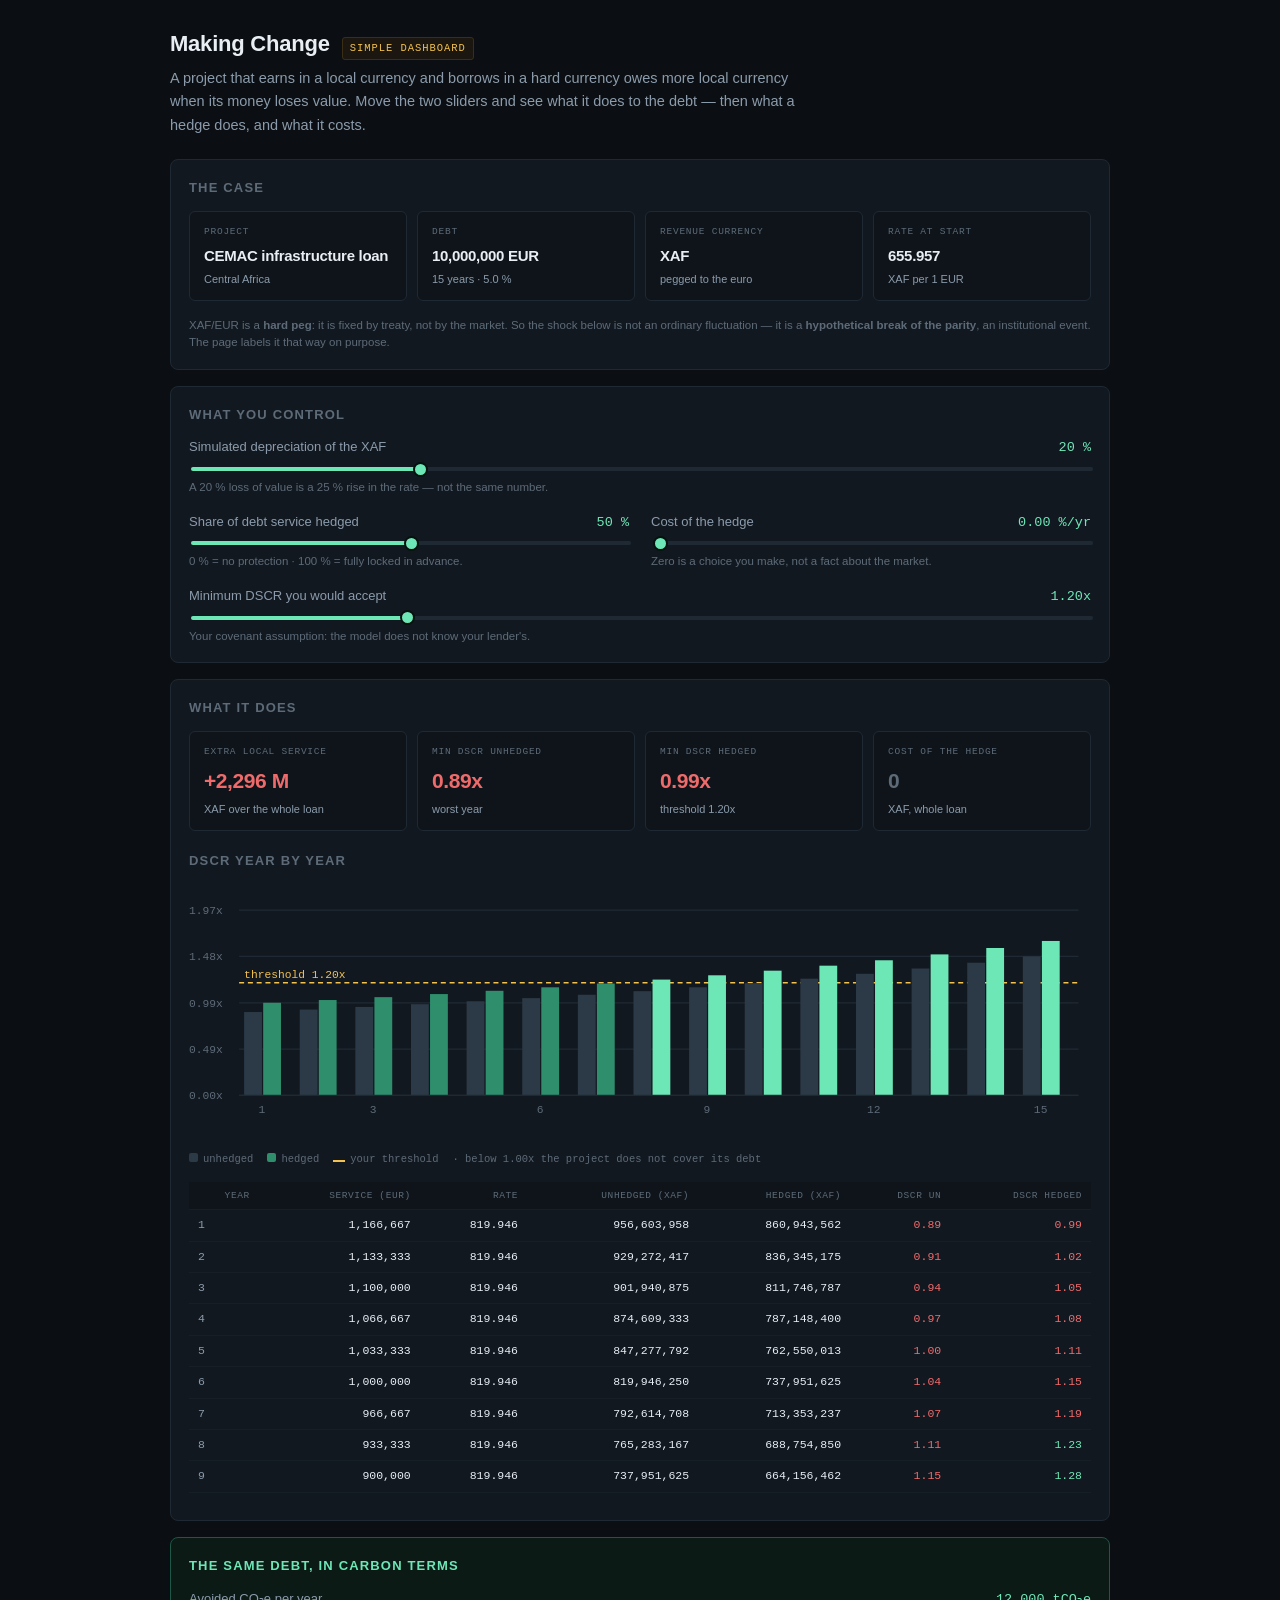
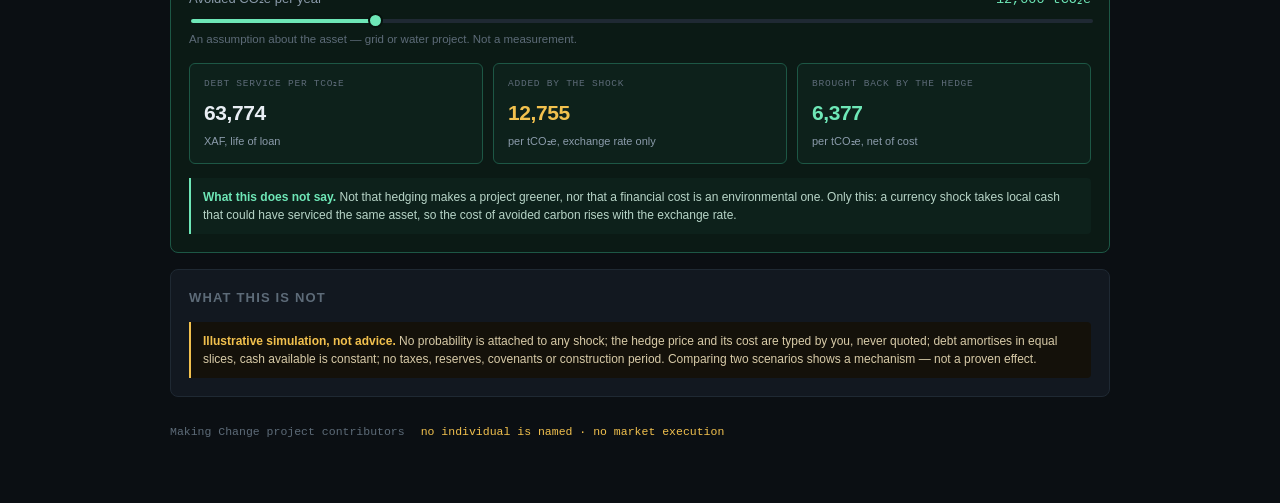
==== docs/index.html @ 0cc607e1 "Publish the dashboard as a GitHub Pages site under docs/ Co-authored-by: arena-agent <297053741+aren" ====
<!doctype html>
<html lang="en">
<head>
<meta charset="utf-8">
<meta name="viewport" content="width=device-width, initial-scale=1">
<title>Making Change — simple FX dashboard</title>
<link rel="stylesheet" href="dashboard.css">
</head>
<div class="wrap">

  <header>
    <h1>Making Change</h1>
    <span class="tag">simple dashboard</span>
  </header>
  <p class="lede">
    A project that earns in a local currency and borrows in a hard currency owes
    more local currency when its money loses value. Move the two sliders and see
    what it does to the debt — then what a hedge does, and what it costs.
  </p>

  <!-- ─────────── the case ─────────── -->
  <section class="panel">
    <h2>The case</h2>
    <div class="kpis" style="margin-bottom:16px">
      <div class="kpi"><dt>Project</dt><dd style="font-size:15px">CEMAC infrastructure loan</dd><small>Central Africa</small></div>
      <div class="kpi"><dt>Debt</dt><dd style="font-size:15px">10,000,000 EUR</dd><small id="c-mat">15 years · 5.0 %</small></div>
      <div class="kpi"><dt>Revenue currency</dt><dd style="font-size:15px">XAF</dd><small>pegged to the euro</small></div>
      <div class="kpi"><dt>Rate at start</dt><dd style="font-size:15px">655.957</dd><small>XAF per 1 EUR</small></div>
    </div>
    <p class="hint" style="margin:0">
      XAF/EUR is a <b>hard peg</b>: it is fixed by treaty, not by the market. So the
      shock below is not an ordinary fluctuation — it is a <b>hypothetical break of
      the parity</b>, an institutional event. The page labels it that way on purpose.
    </p>
  </section>

  <!-- ─────────── controls ─────────── -->
  <section class="panel">
    <h2>What you control</h2>

    <div class="ctl">
      <div class="lab">
        <span>Simulated depreciation of the XAF</span>
        <span class="val"><span id="shock-val">20</span> %</span>
      </div>
      <input id="shock" type="range" min="0" max="80" step="1" value="20" aria-label="shock">
      <div class="hint">A 20 % loss of value is a 25 % rise in the rate — not the same number.</div>
    </div>

    <div class="grid2">
      <div class="ctl">
        <div class="lab">
          <span>Share of debt service hedged</span>
          <span class="val"><span id="cov-val">50</span> %</span>
        </div>
        <input id="cov" type="range" min="0" max="100" step="5" value="50" aria-label="coverage">
        <div class="hint">0 % = no protection · 100 % = fully locked in advance.</div>
      </div>

      <div class="ctl">
        <div class="lab">
          <span>Cost of the hedge</span>
          <span class="val"><span id="cost-val">0.00</span> %/yr</span>
        </div>
        <input id="cost" type="range" min="0" max="5" step="0.25" value="0" aria-label="cost">
        <div class="hint">Zero is a choice you make, not a fact about the market.</div>
      </div>
    </div>

    <div class="ctl" style="margin-bottom:0">
      <div class="lab">
        <span>Minimum DSCR you would accept</span>
        <span class="val"><span id="thr-val">1.20</span>x</span>
      </div>
      <input id="thr" type="range" min="0.8" max="2.5" step="0.05" value="1.2" aria-label="threshold">
      <div class="hint">Your covenant assumption: the model does not know your lender's.</div>
    </div>
  </section>

  <!-- ─────────── kpis ─────────── -->
  <section class="panel">
    <h2>What it does</h2>
    <div class="kpis">
      <div class="kpi">
        <dt>Extra local service</dt>
        <dd class="bad" id="k-extra">—</dd>
        <small id="k-extra-sub">XAF over the whole loan</small>
      </div>
      <div class="kpi">
        <dt>Min DSCR unhedged</dt>
        <dd id="k-dscr-un">—</dd>
        <small>worst year</small>
      </div>
      <div class="kpi">
        <dt>Min DSCR hedged</dt>
        <dd id="k-dscr-hg">—</dd>
        <small id="k-dscr-sub">threshold 1.20x</small>
      </div>
      <div class="kpi">
        <dt>Cost of the hedge</dt>
        <dd class="warn" id="k-cost">—</dd>
        <small>XAF, whole loan</small>
      </div>
    </div>

    <div style="margin-top:20px">
      <h2 style="margin-bottom:8px">DSCR year by year</h2>
      <svg class="chart" id="chart" viewBox="0 0 720 210" role="img"
           aria-label="Minimum DSCR per year, hedged and unhedged">
        <g id="chart-inner"></g>
      </svg>
      <div class="legend">
        <span><i class="i-un"></i>unhedged</span>
        <span><i class="i-hg"></i>hedged</span>
        <span><i class="i-thr"></i>your threshold</span>
        <span>· below 1.00x the project does not cover its debt</span>
      </div>
    </div>

    <div class="scroll" style="margin-top:14px;max-height:320px;overflow-y:auto">
      <table id="table">
        <thead><tr>
          <th>Year</th><th>Service (EUR)</th><th>Rate</th>
          <th>Unhedged (XAF)</th><th>Hedged (XAF)</th><th>DSCR un</th><th>DSCR hedged</th>
        </tr></thead>
        <tbody></tbody>
      </table>
    </div>
  </section>

  <!-- ─────────── green ─────────── -->
  <section class="panel green">
    <h2>The same debt, in carbon terms</h2>
    <div class="ctl">
      <div class="lab">
        <span>Avoided CO₂e per year</span>
        <span class="val"><span id="co2-val">12,000</span> tCO₂e</span>
      </div>
      <input id="co2" type="range" min="0" max="60000" step="1000" value="12000" aria-label="co2e">
      <div class="hint">An assumption about the asset — grid or water project. Not a measurement.</div>
    </div>

    <div class="kpis">
      <div class="kpi">
        <dt>Debt service per tCO₂e</dt>
        <dd id="g-service">—</dd>
        <small>XAF, life of loan</small>
      </div>
      <div class="kpi">
        <dt>Added by the shock</dt>
        <dd class="warn" id="g-shock">—</dd>
        <small>per tCO₂e, exchange rate only</small>
      </div>
      <div class="kpi">
        <dt>Brought back by the hedge</dt>
        <dd class="good" id="g-hedge">—</dd>
        <small>per tCO₂e, net of cost</small>
      </div>
    </div>

    <div class="note">
      <strong>What this does not say.</strong> Not that hedging makes a project greener,
      nor that a financial cost is an environmental one. Only this: a currency shock takes
      local cash that could have serviced the same asset, so the cost of avoided carbon
      rises with the exchange rate.
    </div>
  </section>

  <!-- ─────────── limits ─────────── -->
  <section class="panel">
    <h2>What this is not</h2>
    <div class="warnbox">
      <strong>Illustrative simulation, not advice.</strong> No probability is attached to
      any shock; the hedge price and its cost are typed by you, never quoted; debt amortises
      in equal slices, cash available is constant; no taxes, reserves, covenants or
      construction period. Comparing two scenarios shows a mechanism — not a proven effect.
    </div>
  </section>

  <footer>
    <span>Making Change project contributors</span>
    <span class="d">no individual is named · no market execution</span>
  </footer>
</div>
<script src="dashboard.js" defer></script>
</body>
</html>
---- docs/dashboard.css ----
/* One file, no dependency, no build. Dark desk look, mint accent. */
  :root{
    --bg:#0b0f13; --surface:#121820; --line:#1f2933; --ink:#e8eef4;
    --soft:#8b9bab; --dim:#5d6b78; --mint:#6ee7b7; --mint-dim:#2f8f6d;
    --amber:#f2c14e; --red:#ef6b6b; --mono:ui-monospace,SFMono-Regular,Menlo,Consolas,monospace;
  }
  *{box-sizing:border-box}
  body{margin:0;background:var(--bg);color:var(--ink);
    font:15px/1.6 -apple-system,BlinkMacSystemFont,"Segoe UI",Roboto,Helvetica,Arial,sans-serif;
    font-variant-numeric:tabular-nums;padding:26px 18px 60px}
  .wrap{max-width:940px;margin:0 auto}
  header{display:flex;align-items:baseline;gap:12px;flex-wrap:wrap;margin-bottom:6px}
  h1{font-size:22px;margin:0;letter-spacing:-.01em}
  .tag{font-family:var(--mono);font-size:10.5px;letter-spacing:.09em;text-transform:uppercase;
    color:var(--amber);border:1px solid #3a2f14;background:#1b1710;padding:2px 7px;border-radius:3px}
  .lede{color:var(--soft);margin:0 0 22px;max-width:640px;font-size:14.5px}
  h2{font-size:13px;text-transform:uppercase;letter-spacing:.09em;color:var(--dim);
    font-weight:600;margin:0 0 12px}
  .panel{background:var(--surface);border:1px solid var(--line);border-radius:8px;
    padding:18px;margin-bottom:16px}

  /* controls */
  .ctl{display:grid;gap:6px;margin-bottom:16px}
  .ctl .lab{display:flex;justify-content:space-between;align-items:baseline;
    font-size:13px;color:var(--soft)}
  .ctl .val{font-family:var(--mono);color:var(--mint);font-size:13.5px}
  input[type=range]{-webkit-appearance:none;appearance:none;width:100%;height:4px;
    border-radius:9px;background:var(--line);outline:none}
  input[type=range]::-webkit-slider-thumb{-webkit-appearance:none;width:15px;height:15px;
    border-radius:50%;background:var(--mint);border:2px solid #06120d;cursor:pointer}
  input[type=range]::-moz-range-thumb{width:13px;height:13px;border-radius:50%;
    background:var(--mint);border:2px solid #06120d;cursor:pointer}
  .hint{font-size:11.5px;color:var(--dim);line-height:1.45}
  .grid2{display:grid;grid-template-columns:1fr 1fr;gap:0 22px}

  /* kpis */
  .kpis{display:grid;grid-template-columns:repeat(auto-fit,minmax(150px,1fr));gap:10px}
  .kpi{background:#0e141a;border:1px solid var(--line);border-radius:6px;padding:12px 14px}
  .kpi dt{font-family:var(--mono);font-size:9.5px;letter-spacing:.08em;text-transform:uppercase;
    color:var(--dim);margin-bottom:5px}
  .kpi dd{margin:0;font-size:21px;font-weight:600;letter-spacing:-.02em}
  .kpi small{display:block;margin-top:3px;font-size:11px;color:var(--soft)}
  .good{color:var(--mint)} .warn{color:var(--amber)} .bad{color:var(--red)} .mute{color:var(--dim)}

  /* chart */
  .chart{width:100%;height:auto;display:block}
  .chart .gl{stroke:var(--line)}
  .chart .thr{stroke:var(--amber);stroke-width:1.2;stroke-dasharray:4 3}
  .chart .tlab{fill:var(--amber);font-size:9px;font-family:var(--mono)}
  .chart .un{fill:#2c3a47}
  .chart .hg{fill:var(--mint-dim)}
  .chart .hg.hot{fill:var(--mint)}
  .chart .xl{fill:var(--dim);font-size:9px;font-family:var(--mono);text-anchor:middle}
  .chart .yl{fill:var(--dim);font-size:9px;font-family:var(--mono)}
  .legend{display:flex;gap:14px;flex-wrap:wrap;font-family:var(--mono);
    font-size:10.5px;color:var(--dim);margin-top:8px}
  .legend i{display:inline-block;width:9px;height:9px;border-radius:2px;margin-right:5px}
  .legend .i-un{background:#2c3a47}
  .legend .i-hg{background:var(--mint-dim)}
  .legend .i-thr{height:0;width:12px;border-top:2px dashed var(--amber);border-radius:0}

  /* table */
  .scroll{overflow-x:auto}
  table{border-collapse:collapse;width:100%;font-family:var(--mono);font-size:11.5px}
  th,td{padding:6px 9px;text-align:right;border-bottom:1px solid #161e26;white-space:nowrap}
  thead th{font-size:9.5px;letter-spacing:.06em;text-transform:uppercase;color:var(--dim);
    font-weight:500;background:#0e141a}
  tbody th{text-align:left;color:var(--soft);font-weight:400}
  td.ok{color:var(--mint)} td.ko{color:var(--red)}

  /* green block */
  .green{border-color:#1d5745;background:#0b1a15}
  .green h2{color:var(--mint)}
  .green .kpi{background:#0d211b;border-color:#1d5745}
  .note{border-left:2px solid var(--mint);background:#0d211b;color:#b8d5c8;
    padding:10px 12px;border-radius:0 4px 4px 0;font-size:12px;line-height:1.5;margin-top:14px}
  .note strong{color:var(--mint)}
  .warnbox{border-left:2px solid var(--amber);background:#14110a;color:#d8cba8;
    padding:10px 12px;border-radius:0 4px 4px 0;font-size:12px;line-height:1.5;margin-top:14px}
  .warnbox strong{color:var(--amber)}

  /* sim toggle */
  .seg{display:inline-flex;border:1px solid var(--line);border-radius:4px;overflow:hidden;
    margin-bottom:14px}
  .seg button{background:#0e141a;color:var(--soft);border:0;padding:6px 11px;
    font-family:var(--mono);font-size:10.5px;letter-spacing:.05em;cursor:pointer}
  .seg button.on{background:#1d5745;color:var(--mint)}
  .seg button+button{border-left:1px solid var(--line)}

  pre{background:#080b0e;border:1px solid var(--line);border-radius:6px;padding:12px;
    overflow-x:auto;font-family:var(--mono);font-size:11px;color:#c8d4de;margin:12px 0 0}
  footer{color:var(--dim);font-size:11.5px;font-family:var(--mono);margin-top:26px;
    display:flex;gap:16px;flex-wrap:wrap}
  footer .d{color:var(--amber)}
  @media(max-width:640px){.grid2{grid-template-columns:1fr}}
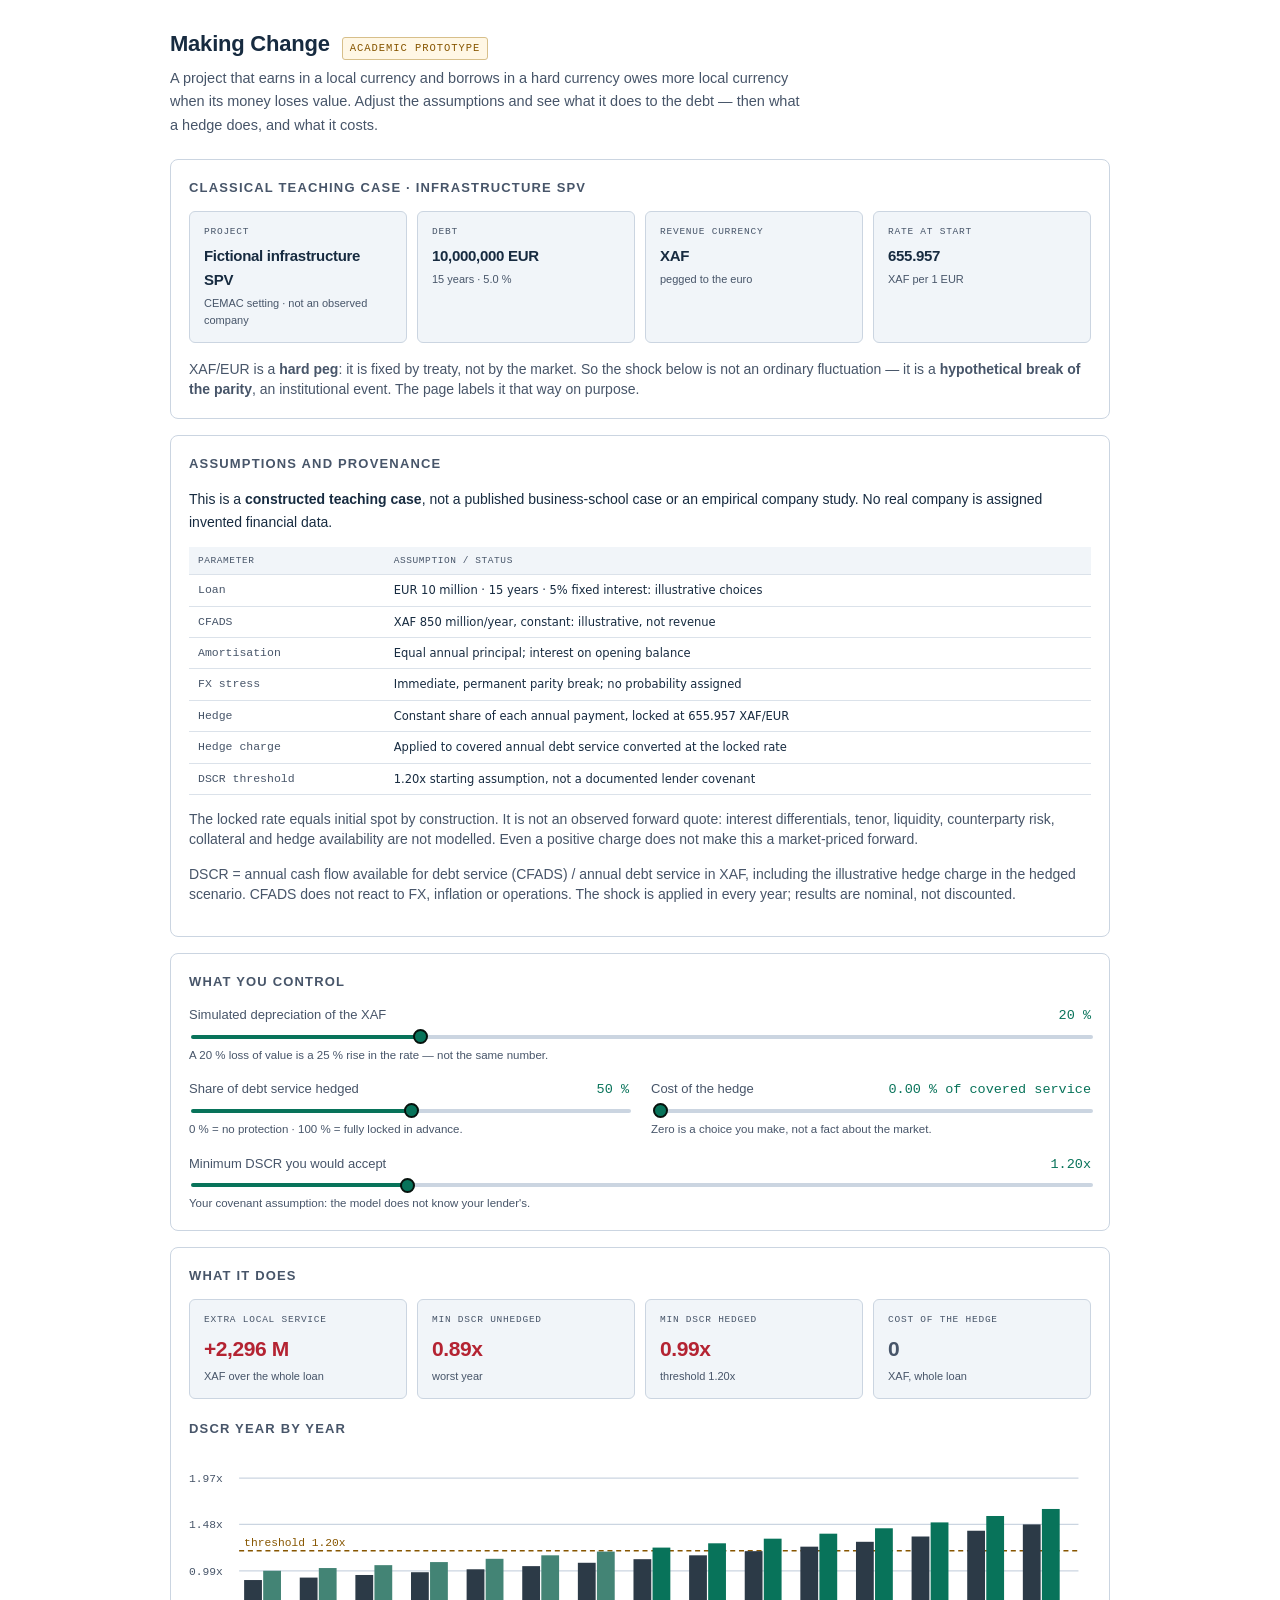
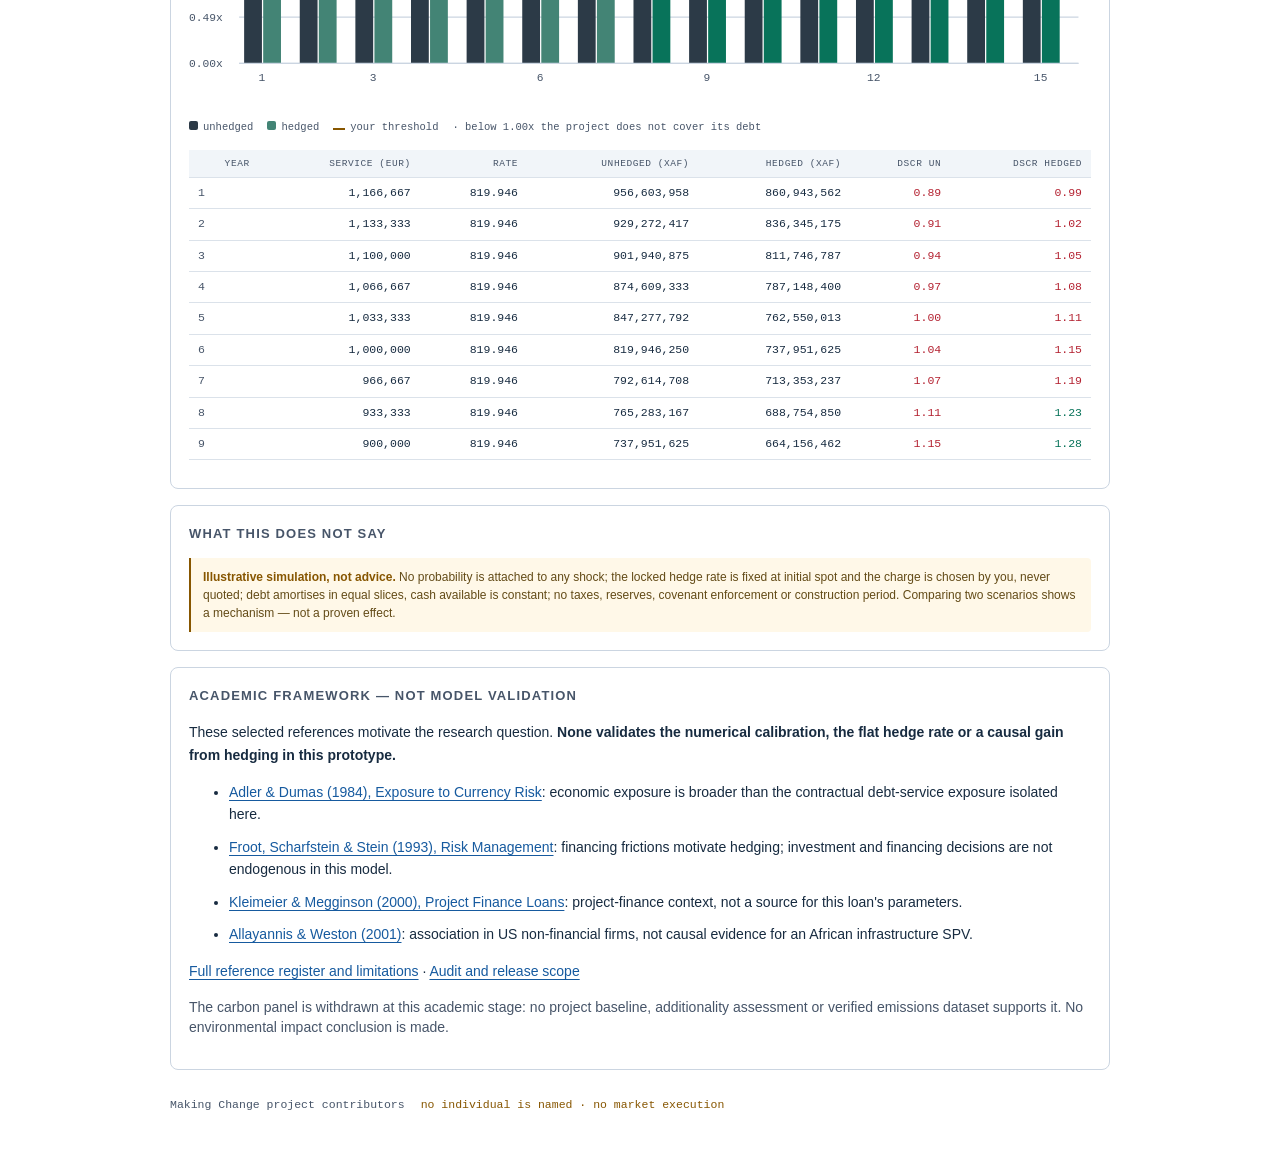
==== commit 7f1564df: "Clarify academic assumptions and adopt white dashboard theme Co-authored-by: arena-agent <297053741+" ====
--- a/docs/index.html
+++ b/docs/index.html
@@ -3,26 +3,27 @@
 <head>
 <meta charset="utf-8">
 <meta name="viewport" content="width=device-width, initial-scale=1">
-<title>Making Change — simple FX dashboard</title>
+<title>Making Change — Academic FX laboratory</title>
 <link rel="stylesheet" href="dashboard.css">
 </head>
+<body>
 <div class="wrap">
 
   <header>
     <h1>Making Change</h1>
-    <span class="tag">simple dashboard</span>
+    <span class="tag">academic prototype</span>
   </header>
   <p class="lede">
     A project that earns in a local currency and borrows in a hard currency owes
-    more local currency when its money loses value. Move the two sliders and see
+    more local currency when its money loses value. Adjust the assumptions and see
     what it does to the debt — then what a hedge does, and what it costs.
   </p>
 
   <!-- ─────────── the case ─────────── -->
   <section class="panel">
-    <h2>The case</h2>
+    <h2>Classical teaching case · infrastructure SPV</h2>
     <div class="kpis" style="margin-bottom:16px">
-      <div class="kpi"><dt>Project</dt><dd style="font-size:15px">CEMAC infrastructure loan</dd><small>Central Africa</small></div>
+      <div class="kpi"><dt>Project</dt><dd style="font-size:15px">Fictional infrastructure SPV</dd><small>CEMAC setting · not an observed company</small></div>
       <div class="kpi"><dt>Debt</dt><dd style="font-size:15px">10,000,000 EUR</dd><small id="c-mat">15 years · 5.0 %</small></div>
       <div class="kpi"><dt>Revenue currency</dt><dd style="font-size:15px">XAF</dd><small>pegged to the euro</small></div>
       <div class="kpi"><dt>Rate at start</dt><dd style="font-size:15px">655.957</dd><small>XAF per 1 EUR</small></div>
@@ -32,6 +33,22 @@
       shock below is not an ordinary fluctuation — it is a <b>hypothetical break of
       the parity</b>, an institutional event. The page labels it that way on purpose.
     </p>
+  </section>
+
+  <section class="panel" aria-labelledby="assumptions-title">
+    <h2 id="assumptions-title">Assumptions and provenance</h2>
+    <p>This is a <strong>constructed teaching case</strong>, not a published business-school case or an empirical company study. No real company is assigned invented financial data.</p>
+    <table aria-label="Assumption register"><thead><tr><th>Parameter</th><th>Assumption / status</th></tr></thead><tbody>
+      <tr><th>Loan</th><td>EUR 10 million · 15 years · 5% fixed interest: illustrative choices</td></tr>
+      <tr><th>CFADS</th><td>XAF 850 million/year, constant: illustrative, not revenue</td></tr>
+      <tr><th>Amortisation</th><td>Equal annual principal; interest on opening balance</td></tr>
+      <tr><th>FX stress</th><td>Immediate, permanent parity break; no probability assigned</td></tr>
+      <tr><th>Hedge</th><td>Constant share of each annual payment, locked at 655.957 XAF/EUR</td></tr>
+      <tr><th>Hedge charge</th><td>Applied to covered annual debt service converted at the locked rate</td></tr>
+      <tr><th>DSCR threshold</th><td>1.20x starting assumption, not a documented lender covenant</td></tr>
+    </tbody></table>
+    <p class="hint">The locked rate equals initial spot by construction. It is not an observed forward quote: interest differentials, tenor, liquidity, counterparty risk, collateral and hedge availability are not modelled. Even a positive charge does not make this a market-priced forward.</p>
+    <p class="hint">DSCR = annual cash flow available for debt service (CFADS) / annual debt service in XAF, including the illustrative hedge charge in the hedged scenario. CFADS does not react to FX, inflation or operations. The shock is applied in every year; results are nominal, not discounted.</p>
   </section>
 
   <!-- ─────────── controls ─────────── -->
@@ -60,7 +77,7 @@
       <div class="ctl">
         <div class="lab">
           <span>Cost of the hedge</span>
-          <span class="val"><span id="cost-val">0.00</span> %/yr</span>
+          <span class="val"><span id="cost-val">0.00</span> % of covered service</span>
         </div>
         <input id="cost" type="range" min="0" max="5" step="0.25" value="0" aria-label="cost">
         <div class="hint">Zero is a choice you make, not a fact about the market.</div>
@@ -128,53 +145,28 @@
     </div>
   </section>
 
-  <!-- ─────────── green ─────────── -->
-  <section class="panel green">
-    <h2>The same debt, in carbon terms</h2>
-    <div class="ctl">
-      <div class="lab">
-        <span>Avoided CO₂e per year</span>
-        <span class="val"><span id="co2-val">12,000</span> tCO₂e</span>
-      </div>
-      <input id="co2" type="range" min="0" max="60000" step="1000" value="12000" aria-label="co2e">
-      <div class="hint">An assumption about the asset — grid or water project. Not a measurement.</div>
-    </div>
-
-    <div class="kpis">
-      <div class="kpi">
-        <dt>Debt service per tCO₂e</dt>
-        <dd id="g-service">—</dd>
-        <small>XAF, life of loan</small>
-      </div>
-      <div class="kpi">
-        <dt>Added by the shock</dt>
-        <dd class="warn" id="g-shock">—</dd>
-        <small>per tCO₂e, exchange rate only</small>
-      </div>
-      <div class="kpi">
-        <dt>Brought back by the hedge</dt>
-        <dd class="good" id="g-hedge">—</dd>
-        <small>per tCO₂e, net of cost</small>
-      </div>
-    </div>
-
-    <div class="note">
-      <strong>What this does not say.</strong> Not that hedging makes a project greener,
-      nor that a financial cost is an environmental one. Only this: a currency shock takes
-      local cash that could have serviced the same asset, so the cost of avoided carbon
-      rises with the exchange rate.
+  <!-- ─────────── limits ─────────── -->
+  <section class="panel">
+    <h2>What this does not say</h2>
+    <div class="warnbox">
+      <strong>Illustrative simulation, not advice.</strong> No probability is attached to
+      any shock; the locked hedge rate is fixed at initial spot and the charge is chosen by you, never quoted; debt amortises
+      in equal slices, cash available is constant; no taxes, reserves, covenant enforcement or
+      construction period. Comparing two scenarios shows a mechanism — not a proven effect.
     </div>
   </section>
 
-  <!-- ─────────── limits ─────────── -->
-  <section class="panel">
-    <h2>What this is not</h2>
-    <div class="warnbox">
-      <strong>Illustrative simulation, not advice.</strong> No probability is attached to
-      any shock; the hedge price and its cost are typed by you, never quoted; debt amortises
-      in equal slices, cash available is constant; no taxes, reserves, covenants or
-      construction period. Comparing two scenarios shows a mechanism — not a proven effect.
-    </div>
+  <section class="panel" id="references">
+    <h2>Academic framework — not model validation</h2>
+    <p>These selected references motivate the research question. <strong>None validates the numerical calibration, the flat hedge rate or a causal gain from hedging in this prototype.</strong></p>
+    <ul>
+      <li><a href="https://doi.org/10.2307/3665446">Adler &amp; Dumas (1984), Exposure to Currency Risk</a>: economic exposure is broader than the contractual debt-service exposure isolated here.</li>
+      <li><a href="https://doi.org/10.1111/j.1540-6261.1993.tb05123.x">Froot, Scharfstein &amp; Stein (1993), Risk Management</a>: financing frictions motivate hedging; investment and financing decisions are not endogenous in this model.</li>
+      <li><a href="https://doi.org/10.1111/j.1745-6622.2000.tb00043.x">Kleimeier &amp; Megginson (2000), Project Finance Loans</a>: project-finance context, not a source for this loan's parameters.</li>
+      <li><a href="https://doi.org/10.1093/rfs/14.1.243">Allayannis &amp; Weston (2001)</a>: association in US non-financial firms, not causal evidence for an African infrastructure SPV.</li>
+    </ul>
+    <p><a href="REFERENCES-ACADEMIQUES.md">Full reference register and limitations</a> · <a href="AUDIT-ACADEMIQUE.md">Audit and release scope</a></p>
+    <p class="hint">The carbon panel is withdrawn at this academic stage: no project baseline, additionality assessment or verified emissions dataset supports it. No environmental impact conclusion is made.</p>
   </section>
 
   <footer>
--- a/docs/dashboard.css
+++ b/docs/dashboard.css
@@ -1,8 +1,8 @@
-/* One file, no dependency, no build. Dark desk look, mint accent. */
+/* One file, no dependency, no build. White academic interface, restrained teal accent. */
   :root{
-    --bg:#0b0f13; --surface:#121820; --line:#1f2933; --ink:#e8eef4;
-    --soft:#8b9bab; --dim:#5d6b78; --mint:#6ee7b7; --mint-dim:#2f8f6d;
-    --amber:#f2c14e; --red:#ef6b6b; --mono:ui-monospace,SFMono-Regular,Menlo,Consolas,monospace;
+    --bg:#ffffff; --surface:#ffffff; --line:#cbd5e1; --ink:#172b40;
+    --soft:#475569; --dim:#475569; --mint:#08735a; --mint-dim:#438475;
+    --amber:#875600; --red:#b42332; --mono:ui-monospace,SFMono-Regular,Menlo,Consolas,monospace;
   }
   *{box-sizing:border-box}
   body{margin:0;background:var(--bg);color:var(--ink);
@@ -12,7 +12,7 @@
   header{display:flex;align-items:baseline;gap:12px;flex-wrap:wrap;margin-bottom:6px}
   h1{font-size:22px;margin:0;letter-spacing:-.01em}
   .tag{font-family:var(--mono);font-size:10.5px;letter-spacing:.09em;text-transform:uppercase;
-    color:var(--amber);border:1px solid #3a2f14;background:#1b1710;padding:2px 7px;border-radius:3px}
+    color:var(--amber);border:1px solid #d7bf8a;background:#fff7e5;padding:2px 7px;border-radius:3px}
   .lede{color:var(--soft);margin:0 0 22px;max-width:640px;font-size:14.5px}
   h2{font-size:13px;text-transform:uppercase;letter-spacing:.09em;color:var(--dim);
     font-weight:600;margin:0 0 12px}
@@ -35,7 +35,7 @@
 
   /* kpis */
   .kpis{display:grid;grid-template-columns:repeat(auto-fit,minmax(150px,1fr));gap:10px}
-  .kpi{background:#0e141a;border:1px solid var(--line);border-radius:6px;padding:12px 14px}
+  .kpi{background:#f1f5f9;border:1px solid var(--line);border-radius:6px;padding:12px 14px}
   .kpi dt{font-family:var(--mono);font-size:9.5px;letter-spacing:.08em;text-transform:uppercase;
     color:var(--dim);margin-bottom:5px}
   .kpi dd{margin:0;font-size:21px;font-weight:600;letter-spacing:-.02em}
@@ -62,9 +62,9 @@
   /* table */
   .scroll{overflow-x:auto}
   table{border-collapse:collapse;width:100%;font-family:var(--mono);font-size:11.5px}
-  th,td{padding:6px 9px;text-align:right;border-bottom:1px solid #161e26;white-space:nowrap}
+  th,td{padding:6px 9px;text-align:right;border-bottom:1px solid #dbe2ea;white-space:nowrap}
   thead th{font-size:9.5px;letter-spacing:.06em;text-transform:uppercase;color:var(--dim);
-    font-weight:500;background:#0e141a}
+    font-weight:500;background:#f1f5f9}
   tbody th{text-align:left;color:var(--soft);font-weight:400}
   td.ok{color:var(--mint)} td.ko{color:var(--red)}
 
@@ -75,14 +75,14 @@
   .note{border-left:2px solid var(--mint);background:#0d211b;color:#b8d5c8;
     padding:10px 12px;border-radius:0 4px 4px 0;font-size:12px;line-height:1.5;margin-top:14px}
   .note strong{color:var(--mint)}
-  .warnbox{border-left:2px solid var(--amber);background:#14110a;color:#d8cba8;
+  .warnbox{border-left:2px solid var(--amber);background:#fff8e8;color:#634b17;
     padding:10px 12px;border-radius:0 4px 4px 0;font-size:12px;line-height:1.5;margin-top:14px}
   .warnbox strong{color:var(--amber)}
 
   /* sim toggle */
   .seg{display:inline-flex;border:1px solid var(--line);border-radius:4px;overflow:hidden;
     margin-bottom:14px}
-  .seg button{background:#0e141a;color:var(--soft);border:0;padding:6px 11px;
+  .seg button{background:#f1f5f9;color:var(--soft);border:0;padding:6px 11px;
     font-family:var(--mono);font-size:10.5px;letter-spacing:.05em;cursor:pointer}
   .seg button.on{background:#1d5745;color:var(--mint)}
   .seg button+button{border-left:1px solid var(--line)}
@@ -93,3 +93,9 @@
     display:flex;gap:16px;flex-wrap:wrap}
   footer .d{color:var(--amber)}
   @media(max-width:640px){.grid2{grid-template-columns:1fr}}
+
+a{color:#165a9f;text-underline-offset:3px} a:focus-visible,input:focus-visible{outline:3px solid #165a9f;outline-offset:4px}
+.panel p,.panel li{font-size:14px} li{margin-bottom:10px}
+[aria-label="Assumption register"] td{white-space:normal;text-align:left;font-family:system-ui,sans-serif}
+[aria-label="Assumption register"] th{text-align:left;white-space:normal}
+@media print{body{padding:0}.panel{break-inside:avoid}input{display:none}}
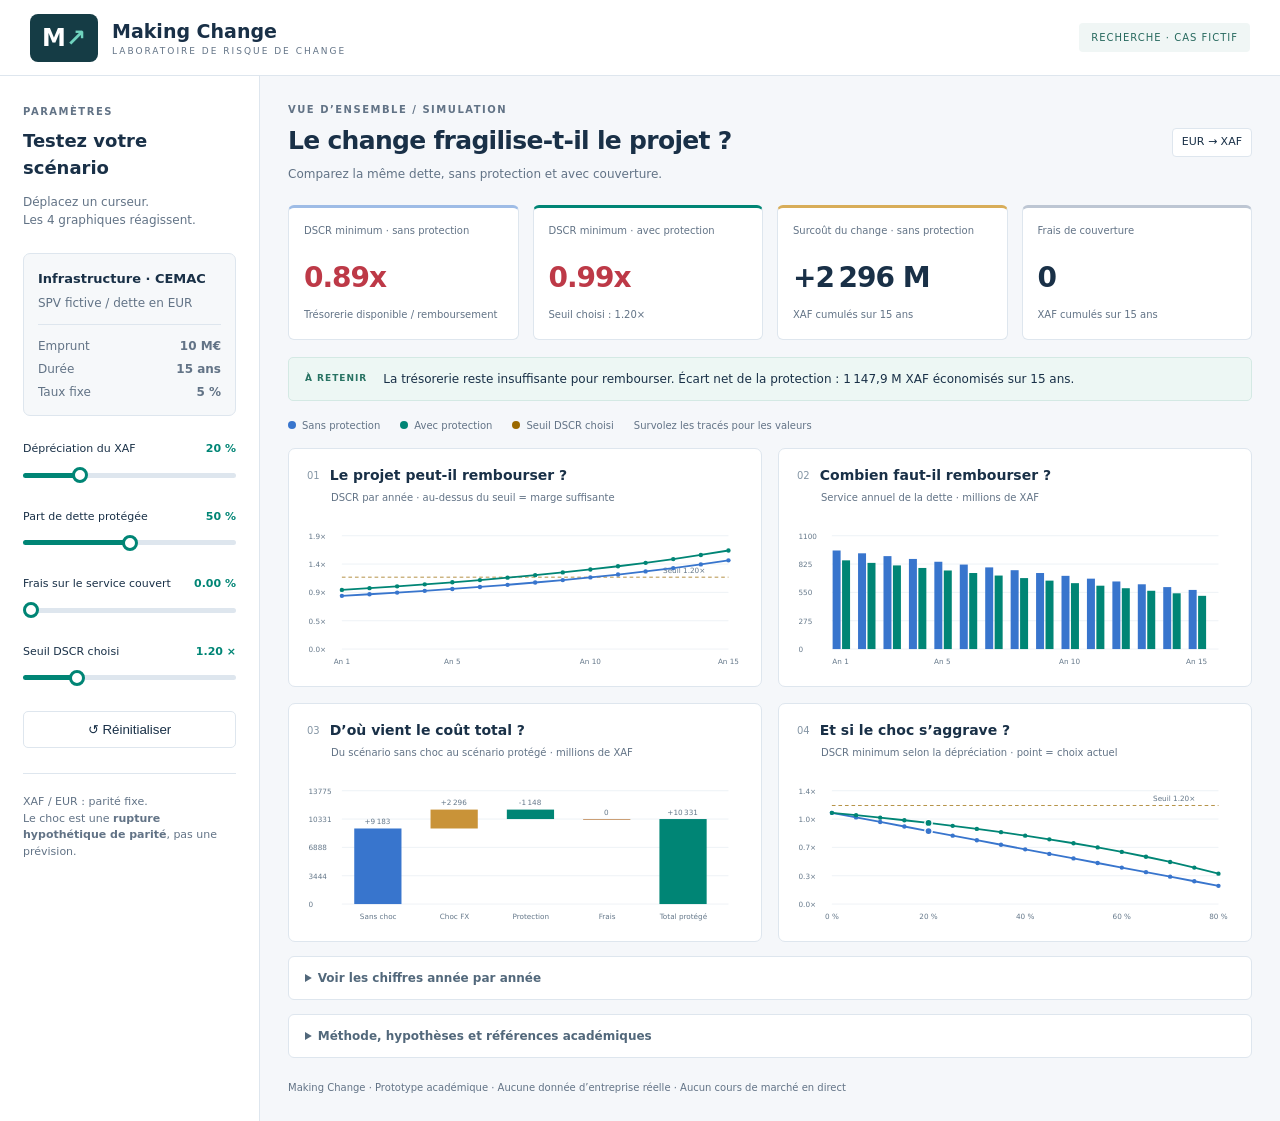
==== commit 64b0315d: "Redesign dashboard as interactive four-chart research report Co-authored-by: arena-agent <297053741+" ====
--- a/docs/index.html
+++ b/docs/index.html
@@ -1,41 +1,12 @@
-<!doctype html>
-<html lang="en">
-<head>
-<meta charset="utf-8">
-<meta name="viewport" content="width=device-width, initial-scale=1">
-<title>Making Change — Academic FX laboratory</title>
-<link rel="stylesheet" href="dashboard.css">
-</head>
-<body>
-<div class="wrap">
-
-  <header>
-    <h1>Making Change</h1>
-    <span class="tag">academic prototype</span>
-  </header>
-  <p class="lede">
-    A project that earns in a local currency and borrows in a hard currency owes
-    more local currency when its money loses value. Adjust the assumptions and see
-    what it does to the debt — then what a hedge does, and what it costs.
-  </p>
-
-  <!-- ─────────── the case ─────────── -->
-  <section class="panel">
-    <h2>Classical teaching case · infrastructure SPV</h2>
-    <div class="kpis" style="margin-bottom:16px">
-      <div class="kpi"><dt>Project</dt><dd style="font-size:15px">Fictional infrastructure SPV</dd><small>CEMAC setting · not an observed company</small></div>
-      <div class="kpi"><dt>Debt</dt><dd style="font-size:15px">10,000,000 EUR</dd><small id="c-mat">15 years · 5.0 %</small></div>
-      <div class="kpi"><dt>Revenue currency</dt><dd style="font-size:15px">XAF</dd><small>pegged to the euro</small></div>
-      <div class="kpi"><dt>Rate at start</dt><dd style="font-size:15px">655.957</dd><small>XAF per 1 EUR</small></div>
-    </div>
-    <p class="hint" style="margin:0">
-      XAF/EUR is a <b>hard peg</b>: it is fixed by treaty, not by the market. So the
-      shock below is not an ordinary fluctuation — it is a <b>hypothetical break of
-      the parity</b>, an institutional event. The page labels it that way on purpose.
-    </p>
-  </section>
-
-  <section class="panel" aria-labelledby="assumptions-title">
+<!doctype html><html lang="fr"><head><meta charset="utf-8"><meta name="viewport" content="width=device-width, initial-scale=1"><title>Making Change — Risque de change</title><link rel="stylesheet" href="dashboard.css"></head><body>
+<header><a class="brand" href="./">M<span>↗</span></a><div><strong>Making Change</strong><span class="subtitle">LABORATOIRE DE RISQUE DE CHANGE</span></div><span class="badge">RECHERCHE · CAS FICTIF</span></header>
+<div class="layout"><aside><div class="eyebrow">PARAMÈTRES</div><h2>Testez votre scénario</h2><p>Déplacez un curseur.<br>Les 4 graphiques réagissent.</p><div class="case"><b>Infrastructure · CEMAC</b><span>SPV fictive / dette en EUR</span><hr><span>Emprunt <b>10 M€</b></span><span>Durée <b>15 ans</b></span><span>Taux fixe <b>5 %</b></span></div><label class="control" for="shock"><span>Dépréciation du XAF<b><span id="shock-val">20</span> %</b></span><input id="shock" type="range" min="0" max="80" step="1" value="20"></label><label class="control" for="cov"><span>Part de dette protégée<b><span id="cov-val">50</span> %</b></span><input id="cov" type="range" min="0" max="100" step="5" value="50"></label><label class="control" for="cost"><span>Frais sur le service couvert<b><span id="cost-val">0</span> %</b></span><input id="cost" type="range" min="0" max="5" step="0.25" value="0"></label><label class="control" for="thr"><span>Seuil DSCR choisi<b><span id="thr-val">1.2</span> ×</b></span><input id="thr" type="range" min="0.8" max="2.5" step="0.05" value="1.2"></label><button id="reset" type="button">↺ Réinitialiser</button><div class="aside-note">XAF / EUR : parité fixe.<br>Le choc est une <b>rupture hypothétique de parité</b>, pas une prévision.</div></aside>
+<main><div class="heading"><div><div class="eyebrow">VUE D’ENSEMBLE / SIMULATION</div><h1>Le change fragilise-t-il le projet ?</h1><p>Comparez la même dette, sans protection et avec couverture.</p></div><span class="unit">EUR → XAF</span></div>
+<div class="kpis"><div class="kpi"><span>DSCR minimum · sans protection</span><strong id="k-dscr-un">—</strong><small>Trésorerie disponible / remboursement</small></div><div class="kpi"><span>DSCR minimum · avec protection</span><strong id="k-dscr-hg">—</strong><small id="k-dscr-sub">—</small></div><div class="kpi"><span>Surcoût du change · sans protection</span><strong id="k-extra">—</strong><small>XAF cumulés sur 15 ans</small></div><div class="kpi"><span>Frais de couverture</span><strong id="k-cost">—</strong><small>XAF cumulés sur 15 ans</small></div></div>
+<div class="takeaway" role="status" aria-live="polite"><b>À RETENIR</b><span id="insight">—</span></div>
+<div class="legend"><span class="key blue">Sans protection</span><span class="key teal">Avec protection</span><span class="key amber">Seuil DSCR choisi</span><span>Survolez les tracés pour les valeurs</span></div><div class="charts"><section class="visual"><div class="chart-title"><span>01</span><h2>Le projet peut-il rembourser ?</h2></div><p>DSCR par année · au-dessus du seuil = marge suffisante</p><svg class="chart" viewBox="0 0 600 230" role="img" aria-label="Le projet peut-il rembourser ?"><g id="chart-inner"></g></svg></section><section class="visual"><div class="chart-title"><span>02</span><h2>Combien faut-il rembourser ?</h2></div><p>Service annuel de la dette · millions de XAF</p><svg class="chart" viewBox="0 0 600 230" role="img" aria-label="Combien faut-il rembourser ?"><g id="service-chart"></g></svg></section><section class="visual"><div class="chart-title"><span>03</span><h2>D’où vient le coût total ?</h2></div><p>Du scénario sans choc au scénario protégé · millions de XAF</p><svg class="chart" viewBox="0 0 600 230" role="img" aria-label="D’où vient le coût total ?"><g id="bridge-chart"></g></svg></section><section class="visual"><div class="chart-title"><span>04</span><h2>Et si le choc s’aggrave ?</h2></div><p>DSCR minimum selon la dépréciation · point = choix actuel</p><svg class="chart" viewBox="0 0 600 230" role="img" aria-label="Et si le choc s’aggrave ?"><g id="sensitivity-chart"></g></svg></section></div>
+<details><summary>Voir les chiffres année par année</summary><div class="scroll"><table id="table"><thead><tr><th>Année</th><th>Service EUR</th><th>XAF/EUR</th><th>Sans protection XAF</th><th>Avec protection XAF</th><th>DSCR sans</th><th>DSCR avec</th></tr></thead><tbody></tbody></table></div></details>
+<details><summary>Méthode, hypothèses et références académiques</summary><p>Cas pédagogique construit, non calibré sur une entreprise réelle. Les références encadrent la question de recherche, pas les paramètres numériques. DSCR inférieur à 1 : trésorerie insuffisante pour le service de la dette. Au-dessus de 1 mais sous le seuil choisi : dette couverte, marge cible non atteinte.</p><p>Couverture théorique au spot initial (655,957 XAF/EUR), sans courbe de taux ni contrainte de liquidité. CFADS constant : 850 M XAF/an. Frais appliqués au service annuel couvert. Résultats nominaux cumulés, non actualisés. Simulation, pas un conseil financier.</p>  <section class="panel" aria-labelledby="assumptions-title">
     <h2 id="assumptions-title">Assumptions and provenance</h2>
     <p>This is a <strong>constructed teaching case</strong>, not a published business-school case or an empirical company study. No real company is assigned invented financial data.</p>
     <table aria-label="Assumption register"><thead><tr><th>Parameter</th><th>Assumption / status</th></tr></thead><tbody>
@@ -51,111 +22,6 @@
     <p class="hint">DSCR = annual cash flow available for debt service (CFADS) / annual debt service in XAF, including the illustrative hedge charge in the hedged scenario. CFADS does not react to FX, inflation or operations. The shock is applied in every year; results are nominal, not discounted.</p>
   </section>
 
-  <!-- ─────────── controls ─────────── -->
-  <section class="panel">
-    <h2>What you control</h2>
-
-    <div class="ctl">
-      <div class="lab">
-        <span>Simulated depreciation of the XAF</span>
-        <span class="val"><span id="shock-val">20</span> %</span>
-      </div>
-      <input id="shock" type="range" min="0" max="80" step="1" value="20" aria-label="shock">
-      <div class="hint">A 20 % loss of value is a 25 % rise in the rate — not the same number.</div>
-    </div>
-
-    <div class="grid2">
-      <div class="ctl">
-        <div class="lab">
-          <span>Share of debt service hedged</span>
-          <span class="val"><span id="cov-val">50</span> %</span>
-        </div>
-        <input id="cov" type="range" min="0" max="100" step="5" value="50" aria-label="coverage">
-        <div class="hint">0 % = no protection · 100 % = fully locked in advance.</div>
-      </div>
-
-      <div class="ctl">
-        <div class="lab">
-          <span>Cost of the hedge</span>
-          <span class="val"><span id="cost-val">0.00</span> % of covered service</span>
-        </div>
-        <input id="cost" type="range" min="0" max="5" step="0.25" value="0" aria-label="cost">
-        <div class="hint">Zero is a choice you make, not a fact about the market.</div>
-      </div>
-    </div>
-
-    <div class="ctl" style="margin-bottom:0">
-      <div class="lab">
-        <span>Minimum DSCR you would accept</span>
-        <span class="val"><span id="thr-val">1.20</span>x</span>
-      </div>
-      <input id="thr" type="range" min="0.8" max="2.5" step="0.05" value="1.2" aria-label="threshold">
-      <div class="hint">Your covenant assumption: the model does not know your lender's.</div>
-    </div>
-  </section>
-
-  <!-- ─────────── kpis ─────────── -->
-  <section class="panel">
-    <h2>What it does</h2>
-    <div class="kpis">
-      <div class="kpi">
-        <dt>Extra local service</dt>
-        <dd class="bad" id="k-extra">—</dd>
-        <small id="k-extra-sub">XAF over the whole loan</small>
-      </div>
-      <div class="kpi">
-        <dt>Min DSCR unhedged</dt>
-        <dd id="k-dscr-un">—</dd>
-        <small>worst year</small>
-      </div>
-      <div class="kpi">
-        <dt>Min DSCR hedged</dt>
-        <dd id="k-dscr-hg">—</dd>
-        <small id="k-dscr-sub">threshold 1.20x</small>
-      </div>
-      <div class="kpi">
-        <dt>Cost of the hedge</dt>
-        <dd class="warn" id="k-cost">—</dd>
-        <small>XAF, whole loan</small>
-      </div>
-    </div>
-
-    <div style="margin-top:20px">
-      <h2 style="margin-bottom:8px">DSCR year by year</h2>
-      <svg class="chart" id="chart" viewBox="0 0 720 210" role="img"
-           aria-label="Minimum DSCR per year, hedged and unhedged">
-        <g id="chart-inner"></g>
-      </svg>
-      <div class="legend">
-        <span><i class="i-un"></i>unhedged</span>
-        <span><i class="i-hg"></i>hedged</span>
-        <span><i class="i-thr"></i>your threshold</span>
-        <span>· below 1.00x the project does not cover its debt</span>
-      </div>
-    </div>
-
-    <div class="scroll" style="margin-top:14px;max-height:320px;overflow-y:auto">
-      <table id="table">
-        <thead><tr>
-          <th>Year</th><th>Service (EUR)</th><th>Rate</th>
-          <th>Unhedged (XAF)</th><th>Hedged (XAF)</th><th>DSCR un</th><th>DSCR hedged</th>
-        </tr></thead>
-        <tbody></tbody>
-      </table>
-    </div>
-  </section>
-
-  <!-- ─────────── limits ─────────── -->
-  <section class="panel">
-    <h2>What this does not say</h2>
-    <div class="warnbox">
-      <strong>Illustrative simulation, not advice.</strong> No probability is attached to
-      any shock; the locked hedge rate is fixed at initial spot and the charge is chosen by you, never quoted; debt amortises
-      in equal slices, cash available is constant; no taxes, reserves, covenant enforcement or
-      construction period. Comparing two scenarios shows a mechanism — not a proven effect.
-    </div>
-  </section>
-
   <section class="panel" id="references">
     <h2>Academic framework — not model validation</h2>
     <p>These selected references motivate the research question. <strong>None validates the numerical calibration, the flat hedge rate or a causal gain from hedging in this prototype.</strong></p>
@@ -169,11 +35,5 @@
     <p class="hint">The carbon panel is withdrawn at this academic stage: no project baseline, additionality assessment or verified emissions dataset supports it. No environmental impact conclusion is made.</p>
   </section>
 
-  <footer>
-    <span>Making Change project contributors</span>
-    <span class="d">no individual is named · no market execution</span>
-  </footer>
-</div>
-<script src="dashboard.js" defer></script>
-</body>
-</html>
+<p>What this does not say: this constructed teaching case is not advice; the stress is a hypothetical break of the parity.</p></details>
+<footer>Making Change · Prototype académique · Aucune donnée d’entreprise réelle · Aucun cours de marché en direct</footer></main></div><script src="dashboard.js" defer></script></body></html>
--- a/docs/dashboard.css
+++ b/docs/dashboard.css
@@ -1,101 +1 @@
-/* One file, no dependency, no build. White academic interface, restrained teal accent. */
-  :root{
-    --bg:#ffffff; --surface:#ffffff; --line:#cbd5e1; --ink:#172b40;
-    --soft:#475569; --dim:#475569; --mint:#08735a; --mint-dim:#438475;
-    --amber:#875600; --red:#b42332; --mono:ui-monospace,SFMono-Regular,Menlo,Consolas,monospace;
-  }
-  *{box-sizing:border-box}
-  body{margin:0;background:var(--bg);color:var(--ink);
-    font:15px/1.6 -apple-system,BlinkMacSystemFont,"Segoe UI",Roboto,Helvetica,Arial,sans-serif;
-    font-variant-numeric:tabular-nums;padding:26px 18px 60px}
-  .wrap{max-width:940px;margin:0 auto}
-  header{display:flex;align-items:baseline;gap:12px;flex-wrap:wrap;margin-bottom:6px}
-  h1{font-size:22px;margin:0;letter-spacing:-.01em}
-  .tag{font-family:var(--mono);font-size:10.5px;letter-spacing:.09em;text-transform:uppercase;
-    color:var(--amber);border:1px solid #d7bf8a;background:#fff7e5;padding:2px 7px;border-radius:3px}
-  .lede{color:var(--soft);margin:0 0 22px;max-width:640px;font-size:14.5px}
-  h2{font-size:13px;text-transform:uppercase;letter-spacing:.09em;color:var(--dim);
-    font-weight:600;margin:0 0 12px}
-  .panel{background:var(--surface);border:1px solid var(--line);border-radius:8px;
-    padding:18px;margin-bottom:16px}
-
-  /* controls */
-  .ctl{display:grid;gap:6px;margin-bottom:16px}
-  .ctl .lab{display:flex;justify-content:space-between;align-items:baseline;
-    font-size:13px;color:var(--soft)}
-  .ctl .val{font-family:var(--mono);color:var(--mint);font-size:13.5px}
-  input[type=range]{-webkit-appearance:none;appearance:none;width:100%;height:4px;
-    border-radius:9px;background:var(--line);outline:none}
-  input[type=range]::-webkit-slider-thumb{-webkit-appearance:none;width:15px;height:15px;
-    border-radius:50%;background:var(--mint);border:2px solid #06120d;cursor:pointer}
-  input[type=range]::-moz-range-thumb{width:13px;height:13px;border-radius:50%;
-    background:var(--mint);border:2px solid #06120d;cursor:pointer}
-  .hint{font-size:11.5px;color:var(--dim);line-height:1.45}
-  .grid2{display:grid;grid-template-columns:1fr 1fr;gap:0 22px}
-
-  /* kpis */
-  .kpis{display:grid;grid-template-columns:repeat(auto-fit,minmax(150px,1fr));gap:10px}
-  .kpi{background:#f1f5f9;border:1px solid var(--line);border-radius:6px;padding:12px 14px}
-  .kpi dt{font-family:var(--mono);font-size:9.5px;letter-spacing:.08em;text-transform:uppercase;
-    color:var(--dim);margin-bottom:5px}
-  .kpi dd{margin:0;font-size:21px;font-weight:600;letter-spacing:-.02em}
-  .kpi small{display:block;margin-top:3px;font-size:11px;color:var(--soft)}
-  .good{color:var(--mint)} .warn{color:var(--amber)} .bad{color:var(--red)} .mute{color:var(--dim)}
-
-  /* chart */
-  .chart{width:100%;height:auto;display:block}
-  .chart .gl{stroke:var(--line)}
-  .chart .thr{stroke:var(--amber);stroke-width:1.2;stroke-dasharray:4 3}
-  .chart .tlab{fill:var(--amber);font-size:9px;font-family:var(--mono)}
-  .chart .un{fill:#2c3a47}
-  .chart .hg{fill:var(--mint-dim)}
-  .chart .hg.hot{fill:var(--mint)}
-  .chart .xl{fill:var(--dim);font-size:9px;font-family:var(--mono);text-anchor:middle}
-  .chart .yl{fill:var(--dim);font-size:9px;font-family:var(--mono)}
-  .legend{display:flex;gap:14px;flex-wrap:wrap;font-family:var(--mono);
-    font-size:10.5px;color:var(--dim);margin-top:8px}
-  .legend i{display:inline-block;width:9px;height:9px;border-radius:2px;margin-right:5px}
-  .legend .i-un{background:#2c3a47}
-  .legend .i-hg{background:var(--mint-dim)}
-  .legend .i-thr{height:0;width:12px;border-top:2px dashed var(--amber);border-radius:0}
-
-  /* table */
-  .scroll{overflow-x:auto}
-  table{border-collapse:collapse;width:100%;font-family:var(--mono);font-size:11.5px}
-  th,td{padding:6px 9px;text-align:right;border-bottom:1px solid #dbe2ea;white-space:nowrap}
-  thead th{font-size:9.5px;letter-spacing:.06em;text-transform:uppercase;color:var(--dim);
-    font-weight:500;background:#f1f5f9}
-  tbody th{text-align:left;color:var(--soft);font-weight:400}
-  td.ok{color:var(--mint)} td.ko{color:var(--red)}
-
-  /* green block */
-  .green{border-color:#1d5745;background:#0b1a15}
-  .green h2{color:var(--mint)}
-  .green .kpi{background:#0d211b;border-color:#1d5745}
-  .note{border-left:2px solid var(--mint);background:#0d211b;color:#b8d5c8;
-    padding:10px 12px;border-radius:0 4px 4px 0;font-size:12px;line-height:1.5;margin-top:14px}
-  .note strong{color:var(--mint)}
-  .warnbox{border-left:2px solid var(--amber);background:#fff8e8;color:#634b17;
-    padding:10px 12px;border-radius:0 4px 4px 0;font-size:12px;line-height:1.5;margin-top:14px}
-  .warnbox strong{color:var(--amber)}
-
-  /* sim toggle */
-  .seg{display:inline-flex;border:1px solid var(--line);border-radius:4px;overflow:hidden;
-    margin-bottom:14px}
-  .seg button{background:#f1f5f9;color:var(--soft);border:0;padding:6px 11px;
-    font-family:var(--mono);font-size:10.5px;letter-spacing:.05em;cursor:pointer}
-  .seg button.on{background:#1d5745;color:var(--mint)}
-  .seg button+button{border-left:1px solid var(--line)}
-
-  pre{background:#080b0e;border:1px solid var(--line);border-radius:6px;padding:12px;
-    overflow-x:auto;font-family:var(--mono);font-size:11px;color:#c8d4de;margin:12px 0 0}
-  footer{color:var(--dim);font-size:11.5px;font-family:var(--mono);margin-top:26px;
-    display:flex;gap:16px;flex-wrap:wrap}
-  footer .d{color:var(--amber)}
-  @media(max-width:640px){.grid2{grid-template-columns:1fr}}
-
-a{color:#165a9f;text-underline-offset:3px} a:focus-visible,input:focus-visible{outline:3px solid #165a9f;outline-offset:4px}
-.panel p,.panel li{font-size:14px} li{margin-bottom:10px}
-[aria-label="Assumption register"] td{white-space:normal;text-align:left;font-family:system-ui,sans-serif}
-[aria-label="Assumption register"] th{text-align:left;white-space:normal}
-@media print{body{padding:0}.panel{break-inside:avoid}input{display:none}}
+:root{--ink:#193047;--soft:#627386;--line:#dee6ee;--mint:#008575;--blue:#3875cd;--amber:#9b6900;--red:#bd3947}*{box-sizing:border-box}body{margin:0;background:#f5f7fa;color:var(--ink);font:14px/1.5 system-ui,-apple-system,Segoe UI,sans-serif;font-variant-numeric:tabular-nums}header{height:76px;background:white;border-bottom:1px solid var(--line);display:flex;align-items:center;gap:14px;padding:0 30px}.brand{text-decoration:none;background:#153c45;color:white;padding:6px 12px;font-size:24px;font-weight:750;border-radius:8px}.brand span{color:#70d3be}header strong{font-size:19px}.subtitle{display:block;font-size:9px;letter-spacing:2px;color:var(--soft)}.badge{margin-left:auto;font-size:10px;letter-spacing:1px;background:#f0f6f5;color:#27695e;padding:7px 12px;border-radius:4px}.layout{display:grid;grid-template-columns:260px minmax(0,1fr);max-width:1700px;margin:auto}aside{background:white;border-right:1px solid var(--line);padding:28px 23px}aside h2{font-size:18px;margin:8px 0}aside p{font-size:12px;color:var(--soft)}.eyebrow{font-size:10px;letter-spacing:1.5px;font-weight:700;color:var(--soft)}.case{background:#f6f8fa;border:1px solid var(--line);padding:14px;border-radius:7px;margin:24px 0}.case>b{font-size:13px}.case span{display:flex;justify-content:space-between;font-size:12px;color:var(--soft);margin-top:5px}hr{border:0;border-top:1px solid var(--line);margin:12px 0}.control{display:block;margin:25px 0}.control>span{display:flex;justify-content:space-between;font-size:11px;gap:5px}.control b{color:var(--mint);white-space:nowrap}input[type=range]{appearance:none;width:100%;height:5px;border-radius:10px;margin:15px 0 0;cursor:pointer}input::-webkit-slider-thumb{appearance:none;width:16px;height:16px;background:white;border:3px solid var(--mint);border-radius:50%}input::-moz-range-thumb{width:12px;height:12px;background:white;border:3px solid var(--mint);border-radius:50%}button{width:100%;background:white;border:1px solid var(--line);border-radius:5px;padding:10px;color:var(--ink);cursor:pointer}.aside-note{font-size:11px;color:var(--soft);border-top:1px solid var(--line);padding-top:20px;margin-top:25px}main{padding:26px 28px;min-width:0}.heading{display:flex;align-items:center;justify-content:space-between;margin-bottom:22px}h1{font-size:25px;letter-spacing:-.7px;margin:5px 0}.heading p{margin:0;color:var(--soft);font-size:12px}.unit{border:1px solid var(--line);padding:5px 9px;border-radius:4px;font-size:11px;white-space:nowrap;background:white}.kpis{display:grid;grid-template-columns:repeat(4,minmax(0,1fr));gap:14px}.kpi{border:1px solid var(--line);border-top:3px solid #9ebce6;background:white;padding:15px;border-radius:6px}.kpi:nth-child(2){border-top-color:var(--mint)}.kpi:nth-child(3){border-top-color:#d8ad59}.kpi:nth-child(4){border-top-color:#bdc6d3}.kpi>span{font-size:10px;color:var(--soft);display:block;min-height:30px}.kpi strong{font-size:28px;display:block;letter-spacing:-1px;margin:4px 0}.kpi small{font-size:10px;color:var(--soft)}.good{color:var(--mint)}.bad{color:var(--red)}.warn{color:var(--amber)}.takeaway{display:flex;gap:16px;align-items:center;padding:12px 16px;border:1px solid #d4e9e4;background:#edf7f4;border-radius:5px;margin:17px 0;font-size:12px}.takeaway b{font-size:9px;letter-spacing:1px;white-space:nowrap;color:#287363}.legend{display:flex;gap:20px;font-size:10px;color:var(--soft);margin:15px 0;flex-wrap:wrap}.key:before{content:'';display:inline-block;width:8px;height:8px;border-radius:50%;margin-right:6px}.blue:before{background:var(--blue)}.teal:before{background:var(--mint)}.amber:before{background:var(--amber)}.charts{display:grid;grid-template-columns:1fr 1fr;gap:16px}.visual{background:white;border:1px solid var(--line);border-radius:7px;padding:16px 18px 8px;min-width:0}.chart-title{display:flex;align-items:center;gap:10px}.chart-title>span{font-size:10px;color:#8596a5}.visual h2{font-size:14px;margin:0;font-weight:650}.visual p{font-size:10px;color:var(--soft);margin:4px 0 6px 24px}.chart{display:block;width:100%;height:auto;overflow:visible}.chart text{font:10px system-ui;fill:#65788a}.chart .gl{stroke:#e8eef3}.chart .thr{stroke:var(--amber);stroke-dasharray:5 4}.chart circle,.chart rect{cursor:help}.chart .un{fill:var(--blue)}.chart .hg{fill:var(--mint)}details{margin-top:14px;background:white;border:1px solid var(--line);border-radius:6px;padding:12px 16px;font-size:12px}summary{cursor:pointer;font-weight:600;color:#52687b}details .panel{margin-top:18px}details h2{font-size:14px}a{color:#2963a7}.scroll{overflow:auto;max-height:350px}table{width:100%;border-collapse:collapse;font-size:11px;margin-top:12px}th,td{text-align:right;white-space:nowrap;padding:8px;border-bottom:1px solid var(--line)}th:first-child{text-align:left}details .panel td{white-space:normal}footer{font-size:10px;color:var(--soft);padding-top:22px}:focus-visible{outline:3px solid #3875cd;outline-offset:4px}@media(min-width:1500px){main{padding:30px 40px}.visual{padding:20px}}@media(max-width:1100px){.layout{grid-template-columns:220px minmax(0,1fr)}main{padding:20px}.kpis{grid-template-columns:1fr 1fr}.kpi>span{min-height:0}.charts{grid-template-columns:1fr}}@media(max-width:650px){header{padding:0 16px}.badge{display:none}.layout{display:block}aside{border:0;padding:18px}.case{margin:12px 0}.control{margin:14px 0}aside p,.aside-note{display:none}h1{font-size:22px}.unit{display:none}main{padding:16px}.takeaway{align-items:flex-start}.kpi strong{font-size:24px}}@media print{aside,button{display:none}.layout{display:block}.charts{grid-template-columns:1fr 1fr}.visual{break-inside:avoid}}
